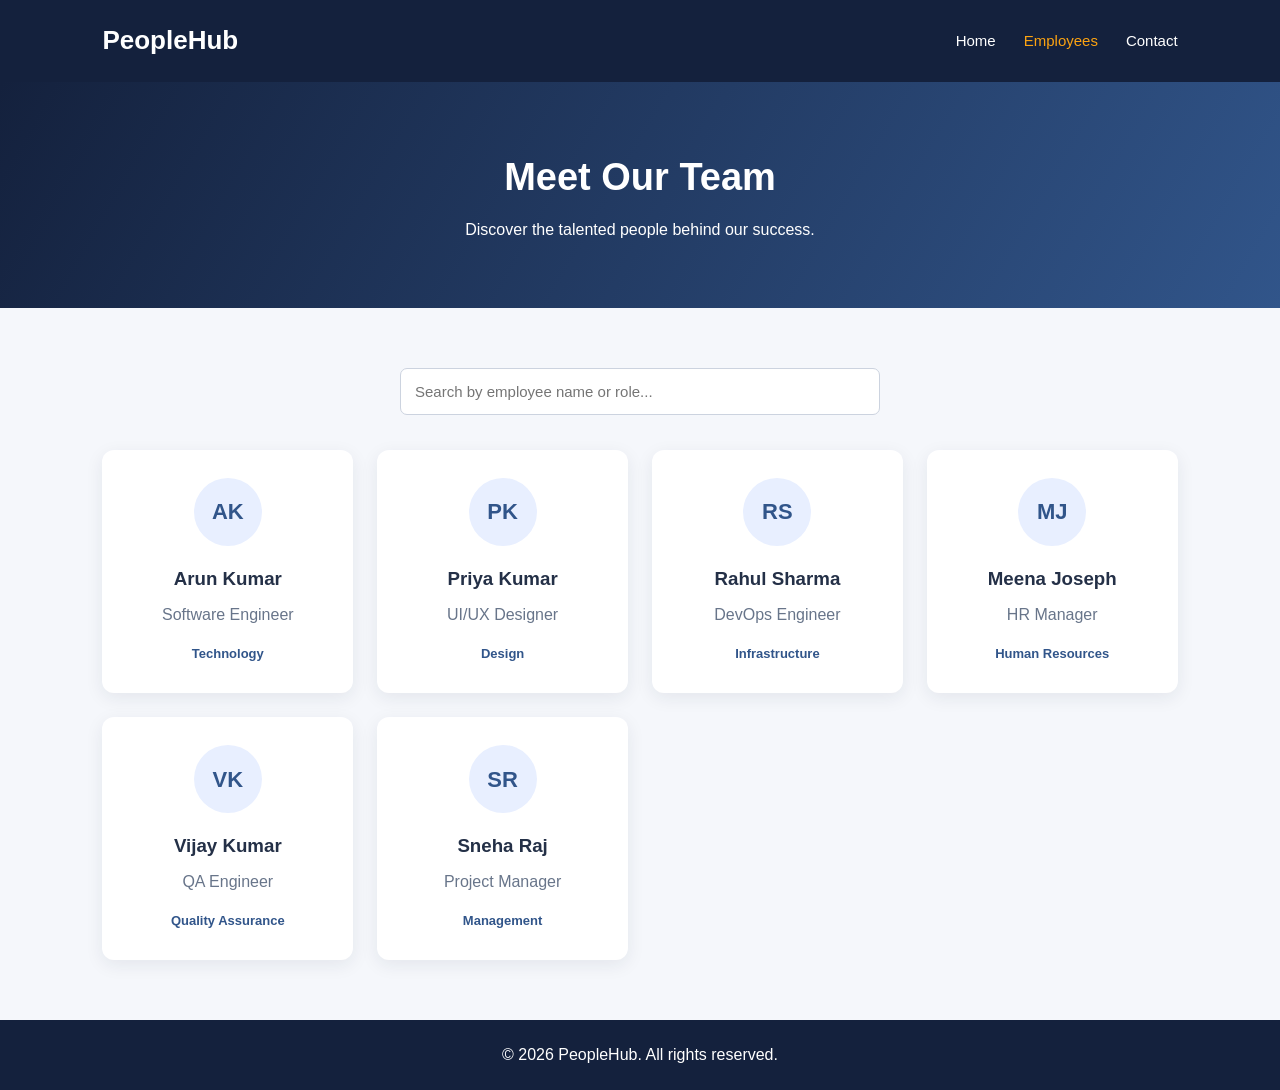
==== employees.html @ 638644a1 "myfirstcommit of company-emp-project" ====
<!DOCTYPE html>
<html lang="en">
<head>
    <meta charset="UTF-8">
    <meta name="viewport" content="width=device-width, initial-scale=1.0">
    <title>PeopleHub | Employees</title>
    <link rel="stylesheet" href="style.css">
    <script src="script.js" defer></script>
</head>
<body>

    <nav class="navbar">
        <a href="index.html" class="logo">PeopleHub</a>
        <div class="nav-links">
            <a href="index.html">Home</a>
            <a class="active" href="employees.html">Employees</a>
            <a href="contact.html">Contact</a>
        </div>
    </nav>

    <main>
        <section class="page-banner">
            <h1>Meet Our Team</h1>
            <p>Discover the talented people behind our success.</p>
        </section>

        <section class="section">
            <input
                type="search"
                id="searchInput"
                placeholder="Search by employee name or role..."
                aria-label="Search employees"
            >

            <div class="employee-grid" id="employeeList">

                <article class="employee-card">
                    <div class="avatar">AK</div>
                    <h3>Arun Kumar</h3>
                    <p>Software Engineer</p>
                    <span>Technology</span>
                </article>

                <article class="employee-card">
                    <div class="avatar">PK</div>
                    <h3>Priya Kumar</h3>
                    <p>UI/UX Designer</p>
                    <span>Design</span>
                </article>

                <article class="employee-card">
                    <div class="avatar">RS</div>
                    <h3>Rahul Sharma</h3>
                    <p>DevOps Engineer</p>
                    <span>Infrastructure</span>
                </article>

                <article class="employee-card">
                    <div class="avatar">MJ</div>
                    <h3>Meena Joseph</h3>
                    <p>HR Manager</p>
                    <span>Human Resources</span>
                </article>

                <article class="employee-card">
                    <div class="avatar">VK</div>
                    <h3>Vijay Kumar</h3>
                    <p>QA Engineer</p>
                    <span>Quality Assurance</span>
                </article>

                <article class="employee-card">
                    <div class="avatar">SR</div>
                    <h3>Sneha Raj</h3>
                    <p>Project Manager</p>
                    <span>Management</span>
                </article>

            </div>

            <p id="noResults" class="no-results" hidden>
                No employees found.
            </p>
        </section>
    </main>

    <footer>
        <p>© 2026 PeopleHub. All rights reserved.</p>
    </footer>

</body>
</html>
---- style.css ----
* {
    margin: 0;
    padding: 0;
    box-sizing: border-box;
    scroll-behavior: smooth;
}

body {
    font-family: Arial, sans-serif;
    background: #f5f7fb;
    color: #243047;
    line-height: 1.6;
}

/* Navigation */
.navbar {
    display: flex;
    justify-content: space-between;
    align-items: center;
    padding: 20px 8%;
    background: #14213d;
    position: sticky;
    top: 0;
    z-index: 10;
}

.logo {
    color: white;
    font-size: 26px;
    font-weight: bold;
    text-decoration: none;
}

.nav-links {
    display: flex;
    gap: 28px;
}

.nav-links a {
    color: white;
    text-decoration: none;
    font-size: 15px;
}

.nav-links a:hover,
.nav-links a.active {
    color: #fca311;
}

/* Home hero */
.hero {
    min-height: 430px;
    display: flex;
    align-items: center;
    padding: 70px 10%;
    color: white;
    background: linear-gradient(120deg, #14213d, #31558a);
}

.hero-content {
    max-width: 650px;
}

.tagline {
    color: #fca311;
    letter-spacing: 2px;
    font-weight: bold;
    margin-bottom: 15px;
}

.hero h1 {
    font-size: 48px;
    line-height: 1.2;
    margin-bottom: 20px;
}

.hero-content > p:not(.tagline) {
    font-size: 17px;
    max-width: 550px;
}

.btn {
    display: inline-block;
    margin-top: 25px;
    padding: 13px 24px;
    background: #fca311;
    color: #14213d;
    border: none;
    border-radius: 6px;
    text-decoration: none;
    font-weight: bold;
    cursor: pointer;
}

.btn:hover {
    background: #ffbd45;
}

/* Home feature cards */
.features {
    padding: 65px 8%;
    text-align: center;
}

.features h2,
.section h2 {
    font-size: 30px;
    margin-bottom: 30px;
}

.feature-grid {
    display: grid;
    grid-template-columns: repeat(auto-fit, minmax(230px, 1fr));
    gap: 25px;
    margin-top: 30px;
}

.feature-card,
.employee-card {
    background: white;
    padding: 28px;
    border-radius: 12px;
    box-shadow: 0 5px 18px rgba(20, 33, 61, 0.08);
}

.feature-card h3 {
    margin-bottom: 12px;
}

.feature-card a {
    display: inline-block;
    margin-top: 18px;
    color: #31558a;
    font-weight: bold;
    text-decoration: none;
}

/* Inner page banner */
.page-banner {
    text-align: center;
    padding: 65px 20px;
    color: white;
    background: linear-gradient(120deg, #14213d, #31558a);
}

.page-banner h1 {
    font-size: 38px;
    margin-bottom: 10px;
}

/* Employee directory */
.section {
    padding: 60px 8%;
    text-align: center;
}

#searchInput {
    width: 100%;
    max-width: 480px;
    padding: 14px;
    margin-bottom: 35px;
    border: 1px solid #ccd3df;
    border-radius: 7px;
    font-size: 15px;
}

.employee-grid {
    display: grid;
    grid-template-columns: repeat(auto-fit, minmax(210px, 1fr));
    gap: 24px;
}

.employee-card {
    padding: 28px 15px;
}

.avatar {
    width: 68px;
    height: 68px;
    display: grid;
    place-items: center;
    margin: 0 auto 18px;
    border-radius: 50%;
    background: #e8efff;
    color: #31558a;
    font-size: 22px;
    font-weight: bold;
}

.employee-card h3 {
    margin-bottom: 8px;
}

.employee-card p {
    color: #68758a;
    margin-bottom: 12px;
}

.employee-card span {
    color: #31558a;
    font-size: 13px;
    font-weight: bold;
}

.no-results {
    margin-top: 20px;
    color: #68758a;
}

/* Contact page */
.contact-section {
    display: grid;
    grid-template-columns: 1fr 1.2fr;
    gap: 45px;
    padding: 60px 10%;
}

.contact-info h2,
.contact-form h2 {
    margin-bottom: 20px;
}

.contact-detail {
    margin-top: 25px;
}

.contact-detail strong {
    color: #31558a;
}

.contact-form {
    display: flex;
    flex-direction: column;
    gap: 12px;
    padding: 30px;
    background: white;
    border-radius: 12px;
    box-shadow: 0 5px 18px rgba(20, 33, 61, 0.08);
}

.contact-form input,
.contact-form textarea {
    width: 100%;
    padding: 12px;
    border: 1px solid #ccd3df;
    border-radius: 6px;
    font: inherit;
}

.contact-form textarea {
    resize: vertical;
}

.contact-form .btn {
    align-self: flex-start;
}

.form-message {
    color: #247344;
    font-weight: bold;
}

/* Footer */
footer {
    padding: 22px;
    text-align: center;
    color: white;
    background: #14213d;
}

/* Mobile responsive design */
@media (max-width: 650px) {
    .navbar {
        flex-direction: column;
        gap: 15px;
    }

    .nav-links {
        gap: 18px;
    }

    .hero h1 {
        font-size: 36px;
    }

    .contact-section {
        grid-template-columns: 1fr;
        padding: 40px 7%;
    }
}
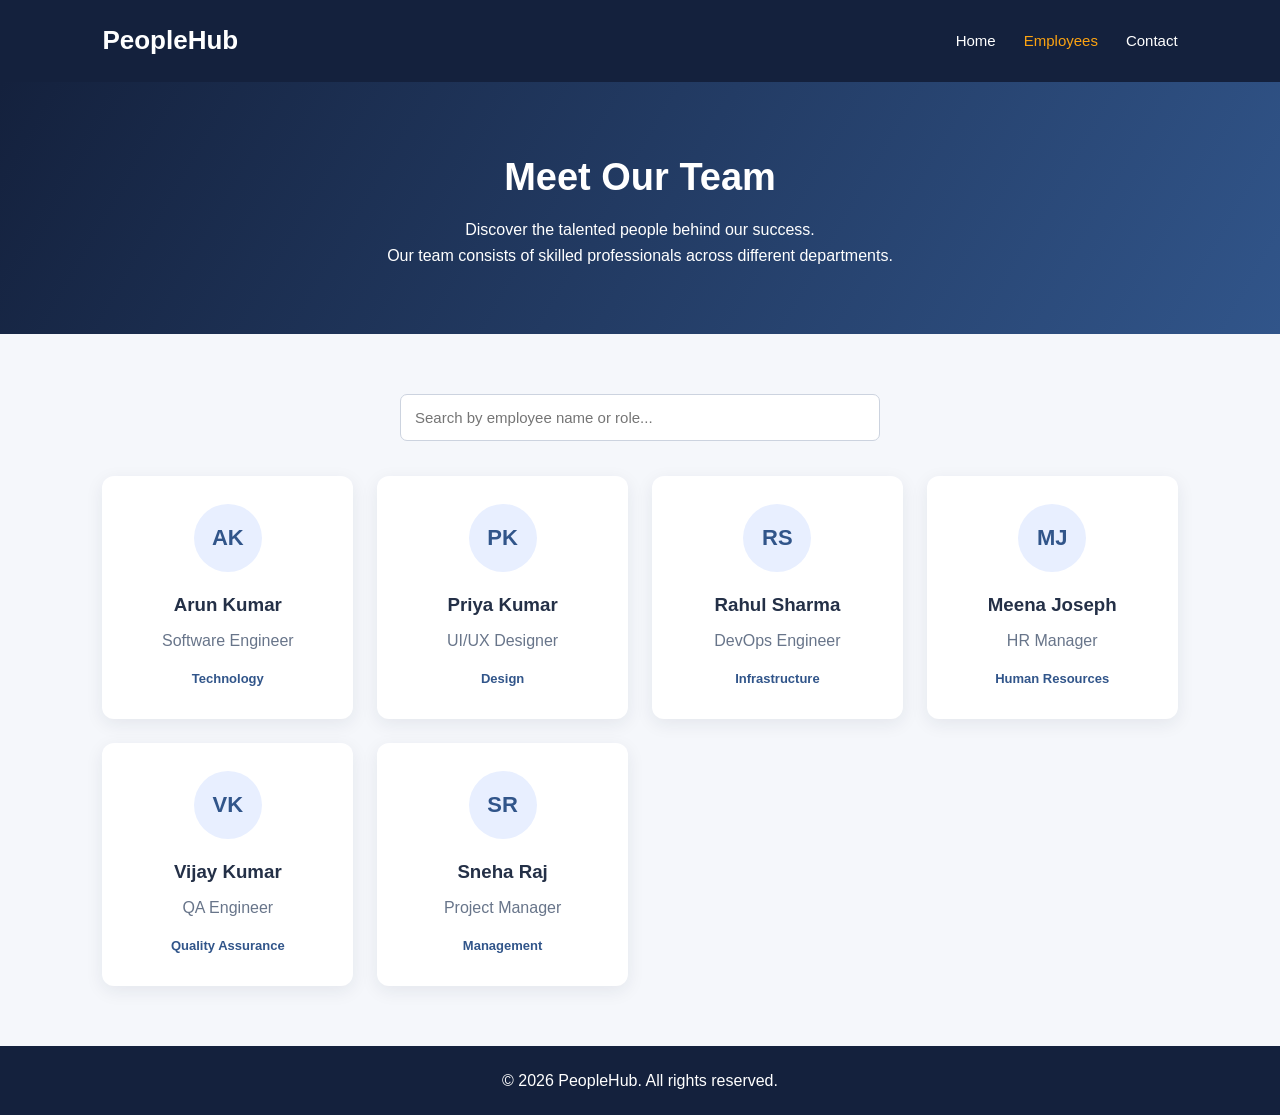
==== commit 1126a5d3: "myfirstcommit of featurebranch" ====
--- a/employees.html
+++ b/employees.html
@@ -23,6 +23,9 @@
         <section class="page-banner">
             <h1>Meet Our Team</h1>
             <p>Discover the talented people behind our success.</p>
+        <p class="subtitle">
+    Our team consists of skilled professionals across different departments.
+</p>
         </section>
 
         <section class="section">
